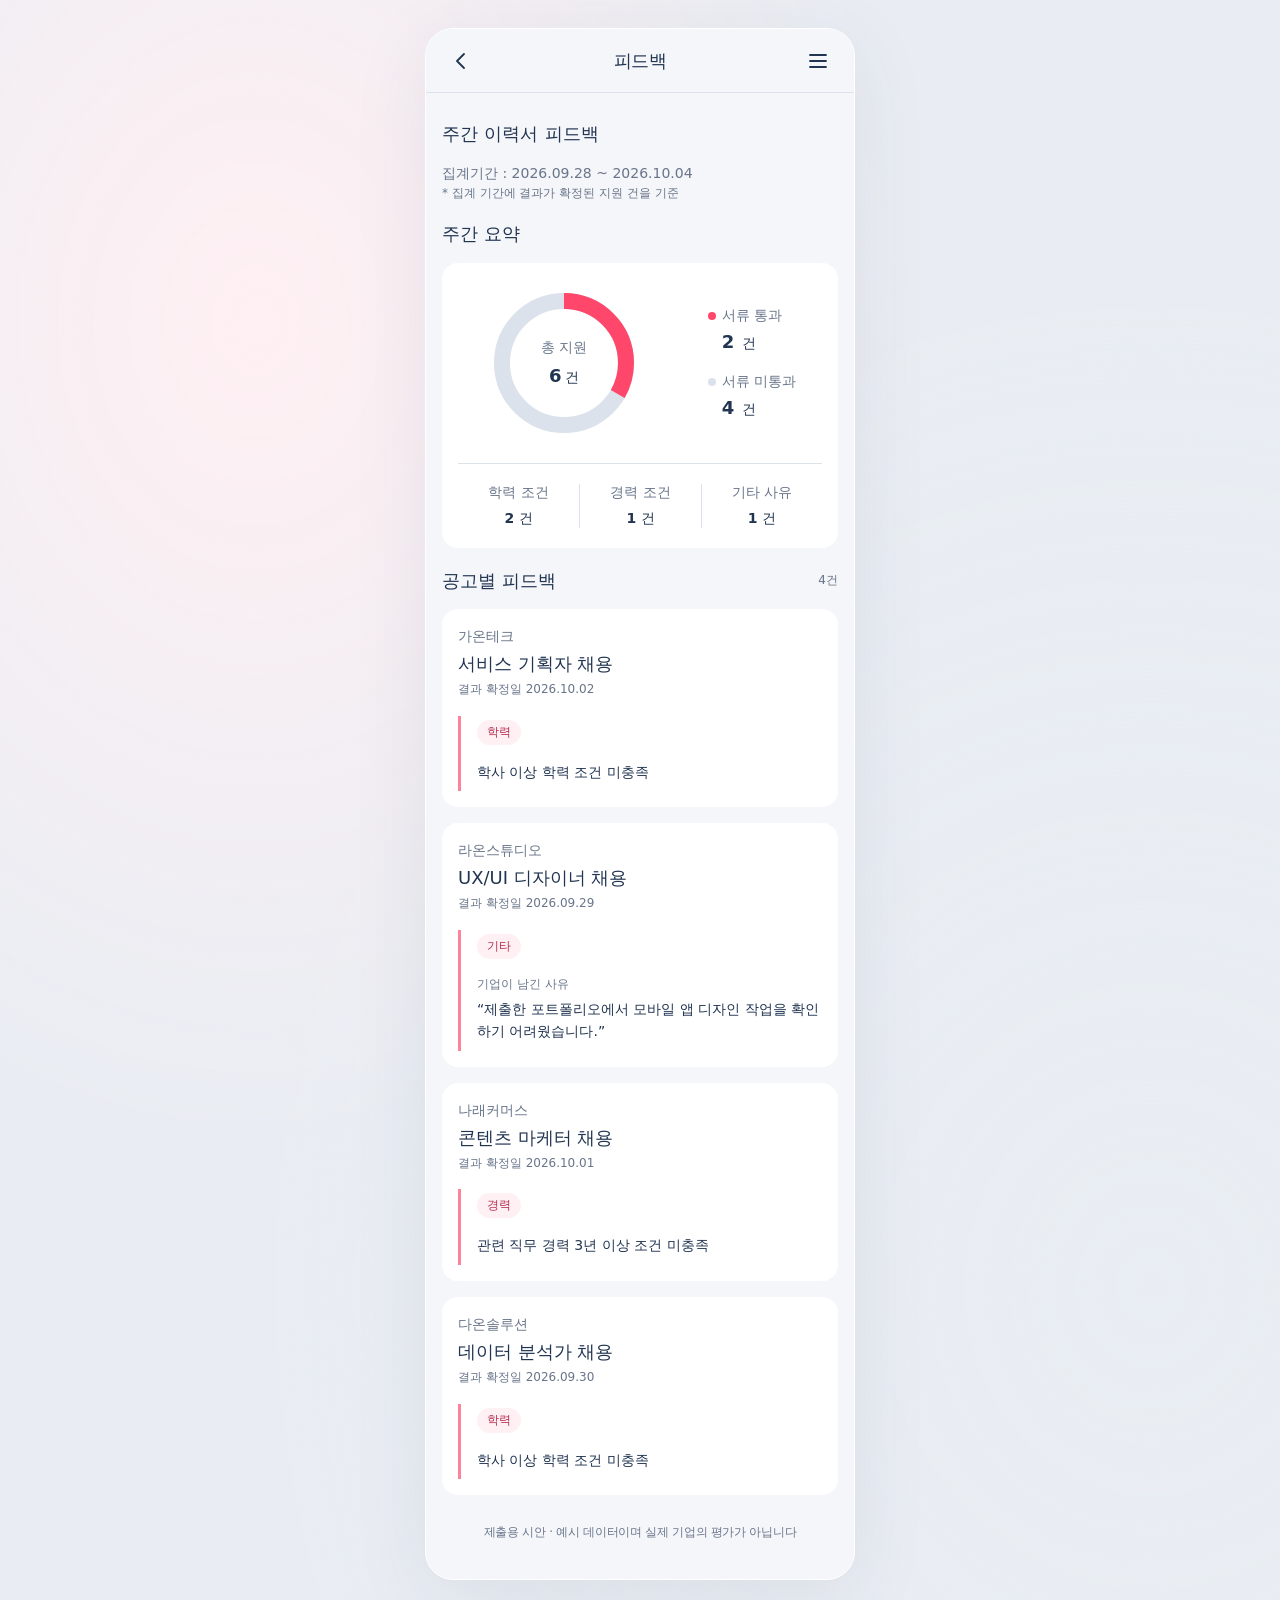
==== prototype/html/feedback-report.html @ 38c44a37 "feat: add weekly feedback reports and refine responsive UI" ====
<!doctype html>
<html lang="ko">
    <head>
        <meta charset="utf-8" />
        <meta name="viewport" content="width=device-width, initial-scale=1, viewport-fit=cover" />
        <meta name="theme-color" content="#f5f6fa" />
        <title>주간 이력서 피드백 · 잡아24</title>
        <link rel="stylesheet" href="../css/styles.css" />
        <link rel="stylesheet" href="../css/feedback.css" />

        <script src="../js/feedback-report.js" defer></script>
    </head>
    <body>
        <svg class="svg-defs" xmlns="http://www.w3.org/2000/svg" aria-hidden="true">
            <defs>
                <symbol id="i-back" viewBox="0 0 24 24"><path d="m14 5-7 7 7 7" /></symbol>
                <symbol id="i-arrow" viewBox="0 0 24 24"><path d="m5 15 7-7 7 7" /></symbol>
                <symbol id="i-money" viewBox="0 0 24 24">
                    <rect x="4" y="5" width="17" height="12" rx="2" />
                    <path d="M17 21H2V9" />
                    <circle cx="12.5" cy="11" r="3" />
                </symbol>
                <symbol id="i-pin" viewBox="0 0 24 24">
                    <path d="M19 10c0 5-7 11-7 11S5 15 5 10a7 7 0 1 1 14 0Z" />
                    <circle cx="12" cy="10" r="2" />
                </symbol>
                <symbol id="i-clock" viewBox="0 0 24 24">
                    <circle cx="12" cy="12" r="9" />
                    <path d="M12 6v6l4 3" />
                </symbol>
                <symbol id="i-bag" viewBox="0 0 24 24">
                    <rect x="3" y="7" width="18" height="14" rx="2" />
                    <path d="M8 7V3h8v4" />
                </symbol>
                <symbol id="i-compass" viewBox="0 0 24 24">
                    <circle cx="12" cy="12" r="9" />
                    <path d="m16 8-2 6-6 2 2-6Z" />
                </symbol>
                <symbol id="i-heart" viewBox="0 0 24 24">
                    <path d="M20 5c-3-3-7-1-8 1-1-2-5-4-8-1-5 5 2 11 8 15 6-4 13-10 8-15Z" />
                </symbol>
                <symbol id="i-chat" viewBox="0 0 24 24">
                    <path d="M21 11a9 9 0 0 1-9 9H4l-2 2V11a9.5 9.5 0 0 1 19 0Z" />
                    <path d="M7 8h9M7 12h6" />
                </symbol>
                <symbol id="i-check" viewBox="0 0 24 24"><path d="m5 12 5 5L20 7" /></symbol>
            </defs>
        </svg>
        <div class="app-shell">
            <header class="header">
                <a class="report-back icon-button" href="feedback.html" aria-label="피드백 목록으로"
                    ><svg><use href="#i-back" /></svg
                ></a>
                <h1>피드백</h1>
                <button
                    id="menu-button"
                    class="icon-button menu-button"
                    aria-label="메뉴 열기"
                    aria-expanded="false"
                    aria-controls="menu-dialog"
                >
                    <svg viewBox="0 0 24 24" aria-hidden="true">
                        <path d="M4 6h16M4 12h16M4 18h16" />
                    </svg>
                </button>
            </header>
            <main class="weekly-main">
                <section class="weekly-heading">
                    <h2>주간 이력서 피드백</h2>
                    <p id="report-period"></p>
                    <p class="weekly-caption">* 집계 기간에 결과가 확정된 지원 건을 기준</p>
                </section>
                <section aria-labelledby="summary-title">
                    <h2 id="summary-title">주간 요약</h2>
                    <div class="weekly-summary">
                        <div class="summary-chart-row">
                            <div class="donut-wrap">
                                <svg
                                    class="report-donut"
                                    viewBox="0 0 160 160"
                                    role="img"
                                    aria-labelledby="chart-title"
                                >
                                    <title id="chart-title">
                                        총 지원 6건 중 서류 통과 2건, 미통과 4건
                                    </title>
                                    <circle class="donut-track" cx="80" cy="80" r="62" />
                                    <circle
                                        class="donut-value"
                                        cx="80"
                                        cy="80"
                                        r="62"
                                        pathLength="100"
                                    />
                                </svg>
                                <div class="donut-center" aria-hidden="true">
                                    <span>총 지원</span>
                                    <div><strong id="total-count">6</strong>건</div>
                                </div>
                            </div>
                            <dl class="chart-legend">
                                <div>
                                    <dt><span class="legend-dot passed"></span>서류 통과</dt>
                                    <dd><strong>2</strong> 건</dd>
                                </div>
                                <div>
                                    <dt><span class="legend-dot"></span>서류 미통과</dt>
                                    <dd><strong>4</strong> 건</dd>
                                </div>
                            </dl>
                        </div>
                        <dl class="reason-summary">
                            <div>
                                <dt>학력 조건</dt>
                                <dd><strong>2</strong> 건</dd>
                            </div>
                            <div>
                                <dt>경력 조건</dt>
                                <dd><strong>1</strong> 건</dd>
                            </div>
                            <div>
                                <dt>기타 사유</dt>
                                <dd><strong>1</strong> 건</dd>
                            </div>
                        </dl>
                    </div>
                </section>
                <section aria-labelledby="detail-title">
                    <div class="weekly-section-heading">
                        <h2 id="detail-title">공고별 피드백</h2>
                        <span>4건</span>
                    </div>
                    <div class="weekly-cards" id="weekly-cards"></div>
                </section>
                <p class="demo-note">제출용 시안 · 예시 데이터이며 실제 기업의 평가가 아닙니다</p>
            </main>
        </div>
        <dialog id="menu-dialog" class="menu-dialog" aria-labelledby="menu-title">
            <aside class="side-panel">
                <div class="side-panel-heading">
                    <h2 id="menu-title">메뉴</h2>
                    <button id="close-menu" class="icon-button" aria-label="메뉴 닫기">×</button>
                </div>
                <nav class="side-nav" aria-label="주 메뉴">
                    <button id="nav-explore">
                        <svg><use href="#i-compass" /></svg><span>일자리 탐색</span></button
                    ><button id="nav-matches">
                        <span class="nav-icon"
                            ><svg><use href="#i-heart" /></svg
                            ><span class="nav-badge" id="applied-count" hidden>0</span></span
                        ><span>나의 매칭</span></button
                    ><button class="active" aria-current="page" id="nav-feedback">
                        <svg><use href="#i-chat" /></svg><span>피드백</span>
                    </button>
                </nav>
            </aside>
        </dialog>
        <div class="toast" id="toast" role="status" aria-live="polite"></div>
    </body>
</html>
---- prototype/css/styles.css ----
/* 메인 스타일: 비슷한 색상을 공통 팔레트로 통합한 버전입니다.
   컬러 통합 전 버전은 프로젝트 루트의 ver1 폴더에 보관합니다. */
:root {
    /* 제목·본문·사진 바탕·토스트: 기존의 여러 진한 남색 통합 */
    --color-navy: #213451;
    /* 주요 버튼·조건 아이콘·선택 표시·안내 점 */
    --color-brand: #ff466b;
    /* 주요 버튼 호버·선택/필수 글자·강조 보조 문구 */
    --color-brand-strong: #b72f51;
    /* 선택 배경·성공 아이콘·성공/데스크톱 그라데이션 */
    --color-brand-soft: #fff0f3;
    /* 선택 및 호버 상태 테두리 */
    --color-brand-border: #ff829c;
    /* 카드·사이드바·그립 바탕, 강조 버튼 글자 */
    --color-white: #ffffff;
    /* 앱·헤더·태그·입력·뒤쪽 카드의 밝은 배경 */
    --color-surface: #f5f6fa;
    /* 배지·손잡이·보조 버튼·바깥 배경 */
    --color-surface-muted: #e9edf3;
    /* 모든 일반 구분선·테두리·손잡이 호버·사진 위 설명 */
    --color-border: #dce2eb;
    /* 부가 설명·해시태그·메뉴·기능 안내: 회색 글자 통합 */
    --color-text-muted: #68758a;
    /* 비활성 버튼 글자·손잡이 막대 */
    --color-text-disabled: #929bad;
    /* 키보드 포커스 표시 */
    --color-focus: #346cb0;
    /* 투명 배경·그라데이션 끝점·탭 강조 제거 */
    --color-clear: transparent;
    /* 카드·앱·손잡이·사이드바 그림자: 같은 남색의 8% */
    --color-shadow-soft: color-mix(in srgb, var(--color-navy) 8%, var(--color-clear));
    /* 토스트·대화상자·드래그 안내 그림자: 같은 남색의 20% */
    --color-shadow-strong: color-mix(in srgb, var(--color-navy) 20%, var(--color-clear));
    /* 사진 하단 글자 가독성을 위한 남색 90% */
    --color-photo-overlay: color-mix(in srgb, var(--color-navy) 90%, var(--color-clear));
    /* 대화상자와 사이드바 바깥 배경: 검정 불투명도 45% */
    --color-overlay: rgb(0 0 0 / 45%);

    /* 크기 및 타이포그래피 */
    --handle-height: 170px;
    --radius: 22px;
    --font-title: 18px;
    --font-body: 14px;
    --font-caption: 12px;
    --space-inline: 16px;
    font-size: var(--font-body);
    font-family: "Pretendard", "Noto Sans KR", "Malgun Gothic", system-ui, sans-serif;
    color: var(--color-navy);
    font-synthesis: none;
    background: var(--color-surface-muted);
}
html {
    scroll-padding-bottom: calc(env(safe-area-inset-bottom, 0px) + 16px);
}
* {
    box-sizing: border-box;
}
body {
    margin: 0;
}
button,
textarea {
    font: inherit;
}
button {
    cursor: pointer;
    -webkit-tap-highlight-color: var(--color-clear);
}
button {
    color: inherit;
}
button:disabled {
    cursor: not-allowed;
}
button:focus-visible,
textarea:focus-visible,
[tabindex]:focus-visible {
    outline: 3px solid var(--color-focus);
    outline-offset: 4px;
}
button {
    border: 0;
    background: none;
}
svg {
    width: 24px;
    height: 24px;
    fill: none;
    stroke: currentColor;
    stroke-width: 1.8;
    stroke-linecap: round;
    stroke-linejoin: round;
    flex-shrink: 0;
}
[hidden] {
    display: none !important;
}
.svg-defs {
    position: absolute;
    width: 0;
    height: 0;
    overflow: hidden;
}
.sr-only {
    position: absolute;
    width: 1px;
    height: 1px;
    padding: 0;
    margin: -1px;
    overflow: hidden;
    clip: rect(0, 0, 0, 0);
    white-space: nowrap;
    border: 0;
}
.app-shell {
    padding-bottom: env(safe-area-inset-bottom, 0px);
    max-width: 430px;
    margin: 0 auto;
    background: var(--color-surface);
    min-height: 100svh;
    display: flex;
    flex-direction: column;
    overflow: clip;
    box-shadow: 0 16px 80px var(--color-shadow-soft);
}
.header {
    position: sticky;
    top: 0;
    z-index: 20;
    background: var(--color-surface);
    transition: transform 0.2s ease;
    height: 64px;
    padding: env(safe-area-inset-top, 0px) var(--space-inline) 0;
    display: grid;
    grid-template-columns: 1fr auto 1fr;
    align-items: center;
    border-bottom: 1px solid var(--color-border);
    flex-shrink: 0;
}
.header.header-hidden {
    transform: translateY(-110%);
    pointer-events: none;
}
.header:focus-within {
    transform: translateY(0);
}
.header h1 {
    grid-column: 2;
    font-size: var(--font-title);
    letter-spacing: -0.6px;
    margin: 0;
    font-weight: 750;
}
.header-brand {
    display: flex;
    align-items: center;
    gap: 6px;
    white-space: nowrap;
}
.header-logo {
    display: block;
    width: 32px;
    height: 32px;
    object-fit: contain;
    flex-shrink: 0;
}
.icon-button {
    width: 40px;
    height: 40px;
    display: grid;
    place-items: center;
    border-radius: 50%;
    font-size: 28px;
}
.icon-button:hover {
    background: var(--color-surface-muted);
}
.header .menu-button {
    grid-column: 3;
    justify-self: end;
}
.remaining {
    white-space: nowrap;
    font-size: var(--font-caption);
    font-weight: 650;
    color: var(--color-text-muted);
    padding: 7px 8px;
    background: var(--color-surface-muted);
    border-radius: 20px;
    flex-shrink: 0;
}
main {
    flex: 1;
    padding: 0 var(--space-inline);
    display: flex;
    flex-direction: column;
}
.intro {
    display: flex;
    justify-content: space-between;
    align-items: center;
    padding: 22px 0 27px;
}
.eyebrow {
    font-size: var(--font-caption);
    letter-spacing: 1.65px;
    font-weight: 750;
    color: var(--color-text-muted);
}
.intro p {
    font-size: var(--font-title);
    font-weight: 650;
    letter-spacing: -0.55px;
    margin: 6px 0 0;
}
.help-button {
    height: 28px;
    width: 28px;
    border: 1px solid var(--color-border);
    border-radius: 50%;
    color: var(--color-text-muted);
    font-weight: 650;
    font-size: var(--font-body);
}
.card-stage {
    position: relative;
    perspective: 1400px;
}
.stack {
    position: absolute;
    border: 1px solid var(--color-border);
    border-radius: var(--radius);
    height: calc(100% - var(--handle-height));
    background: var(--color-surface-muted);
    top: -9px;
    left: 9px;
    right: 9px;
}
.stack-two {
    top: -17px;
    left: 20px;
    right: 20px;
    background: var(--color-surface);
}
.stack-one {
    background: var(--color-surface);
}
.card-motion {
    position: relative;
    z-index: 2;
    transform: translateY(var(--drag-y, 0px));
    transition:
        transform 0.34s cubic-bezier(0.2, 0.8, 0.2, 1),
        opacity 0.28s ease;
    will-change: transform;
}
.card-motion.dragging {
    transition: none;
    user-select: none;
}
.card-motion.leaving-down {
    transform: translateY(130px) rotate(3deg);
    opacity: 0;
    pointer-events: none;
}
.card-motion.leaving-up {
    transform: translateY(-80px);
    opacity: 0;
    pointer-events: none;
}
.card-motion.entering {
    animation: card-enter 0.35s ease both;
}
.card {
    position: relative;
    transform-style: preserve-3d;
    transition: transform 0.58s cubic-bezier(0.2, 0.7, 0.2, 1);
}
.card[data-face="back"] {
    transform: rotateX(-180deg);
}
.card[data-face="applied"] {
    transform: rotateX(180deg);
}
.card-face {
    position: absolute;
    inset: 0;
    border-radius: var(--radius);
    background: var(--color-white);
    backface-visibility: hidden;
    -webkit-backface-visibility: hidden;
    box-shadow:
        0 6px 18px var(--color-shadow-soft),
        0 2px 5px var(--color-shadow-soft);
    overflow: hidden;
}
.card-front {
    touch-action: pan-x;
}
.card.details-open .card-front {
    touch-action: pan-y;
}
.job-details {
    overflow: hidden;
}
.details-content {
    margin-top: 20px;
    padding-top: 24px;
    border-top: 1px solid var(--color-border);
}
.details-content h3 {
    margin: 8px 0 26px;
    font-size: var(--font-title);
    letter-spacing: -0.6px;
}
.detail-block {
    margin-bottom: 26px;
}
.detail-block h4 {
    margin: 0 0 12px;
    font-size: var(--font-title);
    letter-spacing: -0.3px;
}
.detail-block p {
    margin: 0;
    color: var(--color-text-muted);
    font-size: var(--font-body);
    line-height: 1.85;
    overflow-wrap: anywhere;
}
.detail-facts {
    margin: 0;
    padding: 4px var(--space-inline);
    border-radius: 12px;
    background: var(--color-surface);
    font-size: var(--font-body);
    line-height: 1.7;
}
.detail-facts > div {
    display: grid;
    grid-template-columns: 60px minmax(0, 1fr);
    gap: 10px;
    padding: 12px 0;
}
.detail-facts > div + div {
    border-top: 1px solid var(--color-border);
}
.detail-facts dt {
    color: var(--color-text-muted);
}
.detail-facts dd {
    margin: 0;
    overflow-wrap: anywhere;
}
.details-toggle {
    width: 100%;
    margin: 0 0 4px;
}
/* 선 바깥에는 획 두께만큼만 여백을 두고 글자 중심에 맞춥니다. */
.details-toggle svg {
    width: 14px;
    height: 8px;
    stroke-width: 1.8;
    transform: translateY(1px);
    margin-left: 0;
    transition: transform 0.2s ease;
}
.details-toggle[aria-expanded="true"] svg {
    transform: translateY(1px) rotate(180deg);
}
.company-photo {
    height: 125px;
    position: relative;
    background: var(--color-navy);
    overflow: hidden;
}
.company-photo img {
    width: 100%;
    height: 100%;
    object-fit: cover;
    object-position: center 46%;
    pointer-events: none;
}
.photo-shade {
    position: absolute;
    inset: 0;
    background: linear-gradient(var(--color-clear), var(--color-photo-overlay));
}
.company-info {
    position: absolute;
    bottom: 15px;
    left: var(--space-inline);
    right: var(--space-inline);
    display: flex;
    align-items: center;
    justify-content: space-between;
    gap: 8px;
    color: var(--color-white);
}
.company-info h2 {
    font-size: var(--font-title);
    margin: 0 0 3px;
    letter-spacing: -0.6px;
}
.company-info p {
    font-size: var(--font-caption);
    margin: 0;
    color: var(--color-border);
}
.company-info > span {
    font-size: var(--font-caption);
    font-weight: 750;
    background: var(--color-surface);
    color: var(--color-navy);
    white-space: nowrap;
    padding: 7px 9px;
    border-radius: 20px;
}
.job-body {
    padding: 16px var(--space-inline);
}
.job-body h2 {
    font-size: var(--font-title);
    line-height: 1.4;
    letter-spacing: -0.8px;
    margin: 0 0 16px;
    font-weight: 800;
    min-height: 27px;
}
.conditions {
    display: grid;
    gap: 10px;
    margin: 0 0 15px;
}
.conditions > div {
    display: flex;
    align-items: center;
    gap: 10px;
}
.conditions dt {
    display: flex;
    color: var(--color-brand);
}
.conditions svg {
    width: 19px;
    height: 19px;
    stroke-width: 1.9;
}
.conditions dd {
    margin: 0;
    font-size: var(--font-body);
    line-height: 1.4;
    color: var(--color-navy);
    letter-spacing: -0.25px;
}
.tags {
    display: flex;
    gap: 5px;
    flex-wrap: wrap;
}
.tag {
    background: var(--color-surface);
    color: var(--color-text-muted);
    border-radius: 8px;
    font-size: var(--font-caption);
    padding: 6px 8px;
    white-space: nowrap;
}
.detail-button {
    display: flex;
    align-items: center;
    justify-content: center;
    gap: 8px;
    line-height: 20px;
    margin-top: 16px;
}
.handle {
    width: 128px;
    height: var(--handle-height);
    margin: 0 auto;
    position: relative;
    border-radius: 0 0 34px 34px;
    overflow: visible;
    box-shadow: 0 5px 9px var(--color-shadow-soft);
    background: var(--color-surface-muted);
    transition: opacity 0.2s;
}
.push-button,
.pull-button {
    width: 100%;
    height: 85px;
    display: flex;
    flex-direction: column;
    align-items: center;
    justify-content: center;
    gap: 3px;
    font-size: var(--font-body);
    font-weight: 750;
    letter-spacing: -0.3px;
}
.push-button {
    padding: 10px 0 13px;
    background: var(--color-surface-muted);
}
.push-button svg,
.pull-button svg {
    width: 32px;
    height: 32px;
    stroke-width: 3.3;
}
.pull-button {
    padding: 12px 0 10px;
    border-radius: 0 0 34px 34px;
    background: var(--color-brand);
    color: var(--color-white);
}
.pull-button svg {
    transform: rotate(180deg);
}
.push-button:hover {
    background: var(--color-border);
}
.pull-button:hover {
    background: var(--color-brand-strong);
}
.grip {
    position: absolute;
    z-index: 3;
    top: 73px;
    left: 24px;
    width: 80px;
    height: 25px;
    display: grid;
    place-items: center;
    border-radius: 22px;
    background: var(--color-white);
    box-shadow: 0 2px 7px var(--color-shadow-soft);
    touch-action: none;
    cursor: grab;
}
.grip:active {
    cursor: grabbing;
}
.grip span {
    height: 4px;
    width: 22px;
    background: var(--color-text-disabled);
    border-radius: 5px;
}
.handle.feedback-open {
    opacity: 0.25;
    pointer-events: none;
}
.handle.handle-hint {
    animation: handle-nudge 0.55s ease-in-out 2;
}
@keyframes handle-nudge {
    0%,
    70%,
    100% {
        transform: translateY(0);
    }
    35% {
        transform: translateY(8px);
    }
}
.gesture-hint {
    text-align: center;
    color: var(--color-text-muted);
    font-size: var(--font-caption);
    line-height: 1.9;
    margin: 15px 0 18px;
    letter-spacing: -0.2px;
}
.gesture-hint strong {
    color: var(--color-navy);
    font-weight: 700;
}
.gesture-hint span {
    font-size: var(--font-caption);
    color: var(--color-text-muted);
}
.gesture-indicator {
    position: absolute;
    left: 50%;
    top: 44%;
    transform: translate(-50%, -50%);
    z-index: 5;
    border-radius: 30px;
    padding: 12px var(--space-inline);
    background: var(--color-navy);
    box-shadow: 0 4px 20px var(--color-shadow-strong);
    color: var(--color-white);
    font-size: var(--font-body);
    font-weight: 700;
    white-space: nowrap;
    opacity: 0;
    pointer-events: none;
    transition: opacity 0.15s;
}
.gesture-indicator.visible {
    opacity: 1;
}
.gesture-indicator.apply {
    background: var(--color-brand);
}
.card-back {
    transform: rotateX(180deg);
    padding: 23px var(--space-inline);
    overflow-y: auto;
}
.feedback-top {
    display: flex;
    align-items: center;
    justify-content: space-between;
    margin-bottom: 13px;
}
.feedback-top .eyebrow {
    color: var(--color-brand-strong);
}
.required-label {
    font-size: var(--font-caption);
    padding: 4px 8px;
    background: var(--color-brand-soft);
    color: var(--color-brand-strong);
    border-radius: 6px;
}
.card-back h2 {
    font-size: var(--font-title);
    letter-spacing: -0.8px;
    margin: 0 0 7px;
}
.feedback-description {
    font-size: var(--font-caption);
    line-height: 1.6;
    color: var(--color-text-muted);
    margin: 0 0 18px;
}
fieldset {
    border: 0;
    padding: 0;
    margin: 0;
}
.reason-grid {
    display: grid;
    grid-template-columns: 1fr 1fr;
    gap: 8px;
}
.reason {
    display: flex;
    align-items: center;
    gap: 8px;
    min-height: 43px;
    border: 1px solid var(--color-border);
    border-radius: 10px;
    font-size: var(--font-body);
    text-align: left;
    padding: 9px var(--space-inline);
    background: var(--color-surface);
    transition:
        background 0.15s,
        border-color 0.15s;
}
.reason svg {
    width: 18px;
    height: 18px;
    color: var(--color-text-muted);
}
.reason-check {
    margin-left: auto;
    color: var(--color-brand);
    visibility: hidden;
}
.reason[aria-pressed="true"] {
    background: var(--color-brand-soft);
    border-color: var(--color-brand-border);
    color: var(--color-brand-strong);
    font-weight: 700;
}
.reason[aria-pressed="true"] svg {
    color: var(--color-brand);
}
.reason[aria-pressed="true"] .reason-check {
    visibility: visible;
}
.reason:hover {
    border-color: var(--color-brand-border);
}
.reason-other {
    grid-column: 1/-1;
}
.other-icon {
    font-size: var(--font-title);
    line-height: 18px;
    width: 18px;
    text-align: center;
}
.selection-hint {
    font-size: var(--font-caption);
    color: var(--color-text-muted);
    margin: 13px 0 11px;
    min-height: 15px;
}
.feedback-actions {
    display: flex;
    gap: 8px;
}
.primary-button,
.secondary-button {
    padding: 13px var(--space-inline);
    border-radius: 11px;
    font-size: var(--font-body);
    font-weight: 750;
    min-height: 43px;
}
.primary-button {
    background: var(--color-brand);
    color: var(--color-white);
}
.primary-button:hover:not(:disabled) {
    background: var(--color-brand-strong);
}
.primary-button:disabled {
    background: var(--color-surface-muted);
    color: var(--color-text-disabled);
}
.secondary-button {
    background: var(--color-surface-muted);
    color: var(--color-text-muted);
    white-space: nowrap;
}
.feedback-actions .primary-button {
    flex: 1;
}
.other-field {
    margin: 12px 0 0;
}
.other-field label {
    display: block;
    font-size: var(--font-body);
    font-weight: 650;
    margin-bottom: 6px;
}
.other-field label span {
    color: var(--color-brand);
    font-size: var(--font-caption);
}
textarea {
    width: 100%;
    resize: vertical;
    border: 1px solid var(--color-border);
    border-radius: 8px;
    padding: 9px var(--space-inline);
    font-size: var(--font-body);
    line-height: 1.5;
    color: var(--color-navy);
    background: var(--color-surface);
    min-height: 58px;
    max-height: 120px;
}
.card-back:has(.other-field:not([hidden])) .feedback-description {
    margin-bottom: 12px;
}
.demo-note {
    font-size: var(--font-caption);
    line-height: 1.6;
    letter-spacing: -0.3px;
    color: var(--color-text-muted);
    text-align: center;
    margin: auto 0 13px;
    padding-top: 8px;
}
.demo-note > span {
    display: inline-block;
    width: 5px;
    height: 5px;
    background: var(--color-brand);
    border-radius: 50%;
    margin: 0 5px 1px 0;
}
.explore-tools {
    display: flex;
    align-items: center;
    gap: 8px;
    flex-shrink: 0;
}
.intro {
    gap: 10px;
}
.side-nav {
    display: flex;
    flex-direction: column;
    gap: 8px;
    padding: 8px var(--space-inline);
}
.side-nav button {
    display: flex;
    align-items: center;
    gap: 14px;
    min-height: 54px;
    padding: 14px var(--space-inline);
    border-radius: 12px;
    text-align: left;
    font-size: var(--font-body);
    color: var(--color-text-muted);
}
.side-nav button:hover {
    background: var(--color-surface);
}
.side-nav button.active {
    color: var(--color-brand);
    background: var(--color-brand-soft);
    font-weight: 700;
}
.nav-icon {
    position: relative;
    display: flex;
}
.nav-badge {
    position: absolute;
    top: -4px;
    right: -10px;
    background: var(--color-brand);
    color: var(--color-white);
    font-size: var(--font-caption);
    min-width: 20px;
    height: 20px;
    border-radius: 50%;
    display: grid;
    place-items: center;
    border: 2px solid var(--color-white);
}
.toast {
    position: fixed;
    bottom: max(96px, env(safe-area-inset-bottom));
    left: 50%;
    transform: translate(-50%, 12px);
    background: var(--color-navy);
    color: var(--color-white);
    border-radius: 14px;
    box-shadow: 0 6px 20px var(--color-shadow-strong);
    padding: 15px var(--space-inline);
    font-size: var(--font-body);
    font-weight: 650;
    white-space: nowrap;
    z-index: 30;
    opacity: 0;
    pointer-events: none;
    transition:
        transform 0.2s,
        opacity 0.2s;
}
.toast.visible {
    opacity: 1;
    transform: translate(-50%, 0);
}
.complete {
    text-align: center;
    padding: 80px 0 90px;
}
.complete-icon {
    width: 76px;
    height: 76px;
    border-radius: 50%;
    background: var(--color-brand-soft);
    color: var(--color-brand);
    display: grid;
    place-items: center;
    margin: 0 auto 30px;
}
.complete-icon svg {
    width: 35px;
    height: 35px;
}
.complete h2 {
    font-size: var(--font-title);
    letter-spacing: -1px;
    margin: 12px 0;
}
.complete p {
    font-size: var(--font-body);
    color: var(--color-text-muted);
}
.completion-summary {
    display: flex;
    justify-content: center;
    gap: 35px;
    margin: 32px 0;
}
.completion-summary div {
    font-size: var(--font-caption);
    color: var(--color-text-muted);
}
.completion-summary strong {
    font-size: 30px;
    display: block;
    color: var(--color-navy);
    margin-bottom: 6px;
}
.complete .primary-button {
    width: 100%;
    max-width: 260px;
}
dialog {
    width: calc(100% - var(--space-inline) * 2);
    max-width: 398px;
    border: 0;
    border-radius: 22px;
    padding: 23px var(--space-inline);
    color: var(--color-navy);
    box-shadow: 0 24px 80px var(--color-shadow-strong);
    max-height: 85svh;
}
dialog::backdrop {
    background: var(--color-overlay);
    backdrop-filter: blur(4px);
}
.dialog-header {
    display: flex;
    align-items: center;
    justify-content: space-between;
    gap: 8px;
    margin-bottom: 12px;
}
.dialog-header h2 {
    font-size: var(--font-title);
    margin: 0;
    letter-spacing: -0.6px;
}
.dialog-header .icon-button {
    flex-shrink: 0;
    margin-right: 0;
}
#dialog-content {
    font-size: var(--font-body);
    line-height: 1.8;
    color: var(--color-text-muted);
}
#dialog-content h3 {
    font-size: var(--font-title);
    line-height: 1.5;
    color: var(--color-navy);
    margin: 12px 0;
}
#dialog-content p {
    margin: 9px 0 18px;
}
#dialog-content ul {
    padding-left: 20px;
}
#dialog-content li {
    margin: 8px 0;
}
.dialog-list {
    padding: 14px 0;
    border-bottom: 1px solid var(--color-border);
}
.dialog-list strong {
    display: block;
    color: var(--color-navy);
    font-size: var(--font-body);
}
.dialog-list span {
    display: block;
    font-size: var(--font-caption);
}
#dialog-done {
    width: 100%;
    margin-top: 22px;
}
.dialog-note {
    font-size: var(--font-caption);
    color: var(--color-text-muted);
}
.card-motion {
    perspective: 1400px;
}
@keyframes card-enter {
    from {
        opacity: 0.15;
        transform: translateY(12px);
    }
    to {
        opacity: 1;
        transform: translateY(0);
    }
}
@media (min-width: 700px) {
    body {
        padding: 28px 0;
        background:
            radial-gradient(ellipse at 20% 20%, var(--color-brand-soft), var(--color-clear) 45%),
            radial-gradient(ellipse at 90% 80%, var(--color-surface-muted), var(--color-clear) 55%),
            var(--color-surface-muted);
    }
    .app-shell {
        min-height: 844px;
        border: 1px solid var(--color-white);
        border-radius: 28px;
    }
    .intro {
        padding-top: 24px;
    }
    .card-stage {
        margin-top: 3px;
    }
}
@media (max-width: 365px) {
    .intro {
        flex-wrap: wrap;
    }
    .explore-tools {
        margin-left: auto;
    }
    .reason-grid {
        grid-template-columns: 1fr;
    }
}
@media (prefers-reduced-motion: reduce) {
    *,
    *::before,
    *::after {
        animation: none !important;
        transition: none !important;
        scroll-behavior: auto !important;
    }
}
.card-success {
    transform: rotateX(180deg);
    display: flex;
    flex-direction: column;
    align-items: center;
    justify-content: center;
    padding: 28px var(--space-inline);
    text-align: center;
    background:
        radial-gradient(ellipse at 50% 15%, var(--color-brand-soft), var(--color-clear) 70%),
        var(--color-white);
}
.success-mark {
    display: grid;
    place-items: center;
    width: 68px;
    height: 68px;
    margin-bottom: 23px;
    border-radius: 50%;
    color: var(--color-brand);
    background: var(--color-brand-soft);
}
.success-mark svg {
    width: 31px;
    height: 31px;
    fill: var(--color-brand-soft);
}
.card-success .eyebrow {
    color: var(--color-brand-strong);
}
.card-success h2 {
    font-size: var(--font-title);
    letter-spacing: -1px;
    margin: 12px 0 8px;
}
.card-success p {
    color: var(--color-text-muted);
    font-size: var(--font-body);
    line-height: 1.7;
    margin: 0 0 23px;
}
.card-success .primary-button {
    min-width: 180px;
}
.success-next {
    margin-top: 11px;
    font-size: var(--font-caption);
    color: var(--color-text-muted);
}

/* Only the visible face sets the height; inactive faces overlay it for the flip. */
.card[data-face="front"] > .card-front,
.card[data-face="back"] > .card-back,
.card[data-face="applied"] > .card-success {
    position: relative;
    inset: auto;
}

/* Native modal provides focus containment and keeps the page beneath inert. */
dialog.menu-dialog {
    position: fixed;
    inset: 0 auto 0 50%;
    transform: translateX(-50%);
    width: min(100%, 430px);
    height: 100dvh;
    max-width: none;
    max-height: none;
    margin: 0;
    padding: 0;
    border: 0;
    border-radius: 0;
    background: var(--color-clear);
    box-shadow: none;
    /* Prevent autofocus from scrolling the off-screen panel during its slide. */
    overflow: clip;
}
.side-panel {
    width: 66.666667%;
    height: 100%;
    margin-left: auto;
    padding: env(safe-area-inset-top, 0px) 0 env(safe-area-inset-bottom, 0px);
    background: var(--color-white);
    box-shadow: -8px 0 30px var(--color-shadow-soft);
    overflow-y: auto;
}
.menu-dialog[open] .side-panel {
    animation: menu-enter 0.22s ease-out;
}
.side-panel-heading {
    display: flex;
    justify-content: space-between;
    align-items: center;
    padding: 22px var(--space-inline) 20px;
}
.side-panel-heading h2 {
    margin: 0;
    font-size: var(--font-title);
}
@keyframes menu-enter {
    from {
        transform: translateX(100%);
    }
    to {
        transform: translateX(0);
    }
}

/* 나의 매칭: 탐색 페이지와 같은 팔레트·폰트·16px 여백을 사용합니다. */
.matching-main {
    padding-top: 16px;
    gap: 16px;
}
.match-notice {
    display: flex;
    align-items: center;
    gap: 16px;
    padding: 12px var(--space-inline);
    width: 100%;
    border-radius: 14px;
    background: var(--color-brand-soft);
    text-align: left;
}
.match-notice img {
    object-fit: contain;
    flex-shrink: 0;
}
.match-notice .notice-chevron {
    width: 10px;
    height: 18px;
    stroke-width: 1.8;
    color: var(--color-text-muted);
}
.match-notice > span:first-of-type {
    flex: 1;
}
.match-notice strong {
    display: block;
    font-size: var(--font-body);
    color: var(--color-brand-strong);
}
.match-notice span span {
    display: block;
    margin-top: 4px;
    font-size: var(--font-caption);
    color: var(--color-text-muted);
}
.match-toolbar {
    display: flex;
    align-items: center;
    justify-content: space-between;
    gap: 8px;
    font-size: var(--font-body);
}
.match-sort {
    font-size: var(--font-body);
}
.match-sort select {
    font: inherit;
    font-size: var(--font-body);
    color: var(--color-text-muted);
    background: var(--color-clear);
    border: 0;
    padding: 8px 0;
}
.match-sort select:focus-visible {
    outline: 3px solid var(--color-focus);
    outline-offset: 2px;
}
.match-filters {
    display: flex;
    gap: 6px;
    min-width: 0;
    max-width: 100%;
    overflow-x: auto;
    overscroll-behavior-x: contain;
    scrollbar-width: thin;
    padding: 4px;
    margin: -4px;
}
.match-filters button {
    flex: 0 0 auto;
    padding: 10px 16px;
    border-radius: 24px;
    background: var(--color-surface-muted);
    font-size: var(--font-body);
    font-weight: 700;
    white-space: nowrap;
}
.match-filters button[aria-pressed="true"] {
    background: var(--color-brand);
    color: var(--color-white);
}
.match-list {
    display: grid;
    gap: 16px;
}
.match-card {
    border-radius: 16px;
    padding: 16px var(--space-inline);
    background: var(--color-white);
}
.match-card-top {
    display: flex;
    justify-content: space-between;
    align-items: center;
    gap: 8px;
    margin-bottom: 8px;
}
.match-badges {
    display: flex;
    flex-wrap: wrap;
    gap: 6px;
}
.match-badge {
    padding: 4px 10px;
    border-radius: 16px;
    background: var(--color-brand-soft);
    color: var(--color-brand-strong);
    font-size: var(--font-caption);
    font-weight: 650;
}
.match-new,
.match-neutral {
    background: var(--color-surface-muted);
    color: var(--color-text-muted);
}
.match-new {
    color: var(--color-focus);
}
.match-deadline {
    flex-shrink: 0;
    font-size: var(--font-caption);
    color: var(--color-brand-strong);
    font-weight: 650;
}
.match-company {
    margin: 0 0 4px;
    font-size: var(--font-caption);
    color: var(--color-text-muted);
}
.match-card h2 {
    margin: 0;
    font-size: var(--font-title);
    line-height: 1.4;
    letter-spacing: -0.6px;
}
.match-personal {
    font-size: var(--font-caption);
    color: var(--color-text-muted);
    margin: 6px 0;
}
.match-steps {
    display: flex;
    list-style: none;
    padding: 0;
    margin: 16px 0 0;
}
.match-steps li {
    position: relative;
    flex: 1;
    min-width: 0;
    display: flex;
    flex-direction: column;
    align-items: center;
    text-align: center;
    font-size: var(--font-caption);
    color: var(--color-text-muted);
}
.match-steps li:not(:last-child)::after {
    content: "";
    position: absolute;
    top: 9px;
    left: calc(50% + 14px);
    right: calc(-50% + 14px);
    height: 2px;
    background: var(--color-border);
}
.match-steps li.is-done:has(+ .is-done)::after,
.match-steps li.is-done:has(+ .is-current)::after {
    background: var(--color-brand);
}
.step-dot {
    width: 20px;
    height: 20px;
    margin-bottom: 6px;
    display: grid;
    place-items: center;
    border-radius: 50%;
    background: var(--color-border);
    color: var(--color-white);
    font-size: var(--font-body);
}
.is-done .step-dot,
.is-current .step-dot {
    background: var(--color-brand);
}
.is-current .step-dot {
    position: relative;
    outline: 4px solid var(--color-brand-soft);
}
/* 현재 진행 단계에만 링을 퍼뜨려 표시하며, 레이아웃 크기는 유지합니다. */
.is-current .step-dot::after {
    content: "";
    position: absolute;
    inset: -4px;
    border: 2px solid var(--color-brand);
    border-radius: inherit;
    pointer-events: none;
    opacity: 0;
    animation: match-step-pulse 2s ease-out infinite;
}
@keyframes match-step-pulse {
    0% {
        transform: scale(0.85);
        opacity: 0;
    }
    15% {
        opacity: 0.45;
    }
    75%,
    100% {
        transform: scale(1.55);
        opacity: 0;
    }
}
.is-done .step-label,
.is-current .step-label {
    color: var(--color-navy);
    font-weight: 650;
}
.step-date {
    min-height: 18px;
    margin-top: 2px;
}
.match-action {
    width: 100%;
    min-height: 36px;
    margin-top: 12px;
    padding: 10px var(--space-inline);
    font-size: var(--font-body);
    font-weight: 700;
    border-radius: 10px;
}
.match-action-accent {
    background: var(--color-brand-soft);
    color: var(--color-brand-strong);
}
.match-empty {
    padding: 40px var(--space-inline);
    text-align: center;
    color: var(--color-text-muted);
}
.matching-main .demo-note {
    margin-top: 8px;
}
---- prototype/css/feedback.css ----
/* 기존 프로토타입의 팔레트와 18/14/12px 타이포그래피를 공유합니다. */
.feedback-main {
    padding-top: 20px;
    padding-bottom: 28px;
    gap: 28px;
}
.coupon-card {
    background: var(--color-white);
    border-radius: 16px;
    padding: 20px var(--space-inline);
}
.coupon-top {
    display: flex;
    align-items: center;
    gap: 6px;
}
.coupon-top h2 {
    font-size: var(--font-body);
    margin: 0;
    font-weight: 700;
}
.coupon-help {
    width: 32px;
    height: 32px;
    display: grid;
    place-items: center;
    border-radius: 50%;
    color: var(--color-text-muted);
}
.coupon-help svg {
    width: 18px;
    height: 18px;
}
.coupon-help:hover {
    background: var(--color-surface);
}
.coupon-balance {
    margin-left: auto;
    display: flex;
    align-items: center;
    gap: 6px;
    color: var(--color-brand-strong);
    font-size: var(--font-title);
}
.coupon-balance svg {
    width: 22px;
    height: 22px;
}
.coupon-message {
    font-size: var(--font-body);
    line-height: 1.7;
    margin: 18px 0 16px;
}
.coupon-message strong {
    color: var(--color-brand-strong);
}
.coupon-progress-row {
    display: flex;
    align-items: center;
    gap: 12px;
}
.coupon-progress {
    display: grid;
    grid-template-columns: repeat(10, 1fr);
    gap: 4px;
    flex: 1;
}
.coupon-progress span {
    height: 8px;
    border-radius: 3px;
    background: var(--color-surface-muted);
}
.coupon-progress span:nth-child(-n + 7) {
    background: var(--color-brand);
}
.coupon-progress-label {
    font-size: var(--font-caption);
    color: var(--color-text-muted);
    font-variant-numeric: tabular-nums;
}
.coupon-progress-label strong {
    color: var(--color-brand-strong);
}
.report-list {
    display: grid;
    gap: 12px;
}
.report-card {
    padding: 16px;
    background: var(--color-white);
    border-radius: 16px;
}
.report-meta {
    display: flex;
    align-items: center;
    justify-content: space-between;
    gap: 8px;
    min-height: 28px;
}
.report-meta h3 {
    min-width: 0;
}
.report-meta .report-read {
    flex-shrink: 0;
}
.report-read {
    font-size: var(--font-caption);
    font-weight: 650;
    color: var(--color-brand-strong);
    background: var(--color-brand-soft);
    border-radius: 20px;
    padding: 5px 10px;
}
.report-read.is-unread {
    color: var(--color-text-muted);
    background: var(--color-surface-muted);
}
.report-card h3 {
    margin: 0;
    font-size: var(--font-title);
    letter-spacing: -0.6px;
    line-height: 1.5;
    font-variant-numeric: tabular-nums;
}
.report-card p {
    margin: 6px 0 16px;
    font-size: var(--font-body);
    color: var(--color-text-muted);
}
.report-action {
    width: 100%;
    min-height: 44px;
    border-radius: 10px;
    font-size: var(--font-body);
    font-weight: 700;
}
.report-action.primary-button {
    background: var(--color-brand-soft);
    color: var(--color-brand-strong);
}
.report-action.primary-button:hover:not(:disabled) {
    background: var(--color-brand-soft);
    box-shadow: inset 0 0 0 1px var(--color-brand-border);
}
.report-action.primary-button:disabled {
    color: var(--color-text-disabled);
    background: var(--color-surface-muted);
}
.report-action.is-unlocked {
    color: var(--color-navy);
    background: var(--color-surface-muted);
}
.feedback-help-copy {
    font-size: var(--font-body);
    color: var(--color-text-muted);
    line-height: 1.8;
}
.feedback-help-copy p {
    margin: 12px 0;
}
.feedback-help-done {
    width: 100%;
    margin-top: 14px;
}

.report-companies {
    margin: 16px 0;
    border: 1px solid var(--color-border);
    border-radius: 10px;
    overflow: clip;
}
.report-companies summary {
    display: flex;
    align-items: center;
    justify-content: space-between;
    gap: 12px;
    min-height: 44px;
    padding: 10px 12px;
    font-size: var(--font-body);
    font-weight: 500;
    color: var(--color-text-muted);
    cursor: pointer;
    list-style: none;
}
.report-companies summary::-webkit-details-marker {
    display: none;
}
.report-companies summary:hover {
    background: var(--color-surface);
}
.report-companies summary:focus-visible {
    outline: 3px solid var(--color-focus);
    outline-offset: -3px;
}
.report-companies summary svg {
    width: 18px;
    height: 18px;
    color: var(--color-text-muted);
    transition: transform 0.18s ease;
}
.report-companies[open] summary svg {
    transform: rotate(180deg);
}
.company-count {
    margin-left: 6px;
    font-size: var(--font-caption);
    color: var(--color-text-muted);
}
.report-companies ul {
    margin: 0;
    padding: 0 12px;
    list-style: none;
    background: var(--color-surface);
    border-top: 1px solid var(--color-border);
}
.report-companies li {
    padding: 11px 0;
    font-size: var(--font-body);
    line-height: 1.5;
    overflow-wrap: anywhere;
}
.report-companies li + li {
    border-top: 1px solid var(--color-border);
}

/* 목록: 제공된 문서 아이콘과 공통 16px 콘텐츠 여백 */
.report-document {
    width: 18px;
    height: 18px;
    color: var(--color-text-muted);
}
.report-meta h3 {
    flex: 1;
}
.report-companies summary,
.report-companies ul {
    padding-left: var(--space-inline);
    padding-right: var(--space-inline);
}
.report-back {
    grid-column: 1;
    grid-row: 1;
    color: var(--color-navy);
}
.weekly-main {
    padding-top: 28px;
    padding-bottom: 24px;
    gap: 20px;
}
.weekly-main h2 {
    margin: 0 0 16px;
    font-size: var(--font-title);
    line-height: 1.4;
}
.weekly-heading p {
    margin: 0;
    font-size: var(--font-body);
    color: var(--color-text-muted);
    line-height: 1.6;
}
.weekly-main .weekly-caption {
    font-size: var(--font-caption);
    color: var(--color-text-muted);
}
.weekly-summary {
    padding: 20px var(--space-inline);
    border-radius: 16px;
    background: var(--color-white);
}
.summary-chart-row {
    display: flex;
    align-items: center;
    justify-content: space-around;
    gap: 12px;
}
.donut-wrap {
    width: 160px;
    height: 160px;
    position: relative;
    flex-shrink: 0;
}
.report-donut {
    display: block;
    width: 160px;
    height: 160px;
    overflow: visible;
    stroke: none;
}
.report-donut circle {
    fill: none;
    stroke-width: 16px;
    stroke-linecap: butt;
}
.donut-track {
    stroke: var(--color-border);
}
.donut-value {
    stroke: var(--color-brand);
    transform: rotate(-90deg);
    transform-origin: 80px 80px;
    stroke-dasharray: 33.333333 66.666667;
}
.donut-center {
    position: absolute;
    inset: 0;
    display: flex;
    flex-direction: column;
    align-items: center;
    justify-content: center;
    gap: 8px;
    pointer-events: none;
    font-size: var(--font-body);
}
.donut-center > span {
    color: var(--color-text-muted);
}
.donut-center strong,
.chart-legend strong {
    font-size: var(--font-title);
    margin-right: 3px;
}
.chart-legend {
    margin: 0;
    display: grid;
    gap: 20px;
    font-size: var(--font-body);
}
.chart-legend dt {
    display: flex;
    align-items: center;
    gap: 6px;
    color: var(--color-text-muted);
}
.chart-legend dd {
    margin: 6px 0 0 14px;
}
.legend-dot {
    width: 8px;
    height: 8px;
    border-radius: 50%;
    background: var(--color-border);
    flex-shrink: 0;
}
.legend-dot.passed {
    background: var(--color-brand);
}
.reason-summary {
    display: grid;
    grid-template-columns: repeat(3, 1fr);
    padding-top: 20px;
    margin: 20px 0 0;
    border-top: 1px solid var(--color-border);
    text-align: center;
    font-size: var(--font-body);
}
.reason-summary > div + div {
    border-left: 1px solid var(--color-border);
}
.reason-summary dt {
    color: var(--color-text-muted);
}
.reason-summary dd {
    margin: 8px 0 0;
}
.weekly-section-heading {
    display: flex;
    align-items: center;
    justify-content: space-between;
}
.weekly-section-heading > span {
    margin-bottom: 16px;
    color: var(--color-text-muted);
    font-size: var(--font-caption);
}
.weekly-cards {
    display: grid;
    gap: 16px;
}
.weekly-feedback-card {
    padding: 16px var(--space-inline);
    border-radius: 16px;
    background: var(--color-white);
}
.weekly-feedback-card h3 {
    margin: 4px 0;
    font-weight: 400;
    font-size: var(--font-title);
    line-height: 1.4;
}
.weekly-feedback-card p {
    margin: 0;
    font-size: var(--font-body);
    line-height: 1.6;
}
.weekly-company {
    color: var(--color-text-muted);
}
.weekly-reason {
    margin-top: 16px;
    padding-top: 4px;
    padding-bottom: 8px;
    padding-left: var(--space-inline);
    border-left: 3px solid var(--color-brand-border);
}
.weekly-reason-label {
    display: inline-block;
    padding: 4px 10px;
    margin-bottom: 16px;
    border-radius: 20px;
    background: var(--color-brand-soft);
    color: var(--color-brand-strong);
    font-size: var(--font-caption);
    font-weight: 700;
}
.awaiting-reveal {
    opacity: 0;
    transform: translateY(12px);
}
.card-reveal {
    animation: report-card-enter 0.5s ease-out both;
}
@keyframes report-card-enter {
    from {
        opacity: 0;
        transform: translateY(12px);
    }
    to {
        opacity: 1;
        transform: translateY(0);
    }
}
@media (max-width: 365px) {
    .summary-chart-row {
        gap: 4px;
    }
    .chart-legend {
        font-size: var(--font-caption);
    }
    .report-meta {
        flex-wrap: wrap;
    }
    .report-meta h3 {
        flex-basis: calc(100% - 28px);
    }
    .report-meta .report-read {
        margin-left: auto;
    }
}
@media (prefers-reduced-motion: reduce) {
    .awaiting-reveal {
        opacity: 1;
        transform: none;
    }
}

/* 집계기간과 보조 설명을 붙여 시안의 문단 간격을 유지합니다. */
.weekly-heading .weekly-caption {
    margin-top: 0;
    line-height: 1.4;
}
.weekly-reason .weekly-caption {
    margin-bottom: 4px;
}
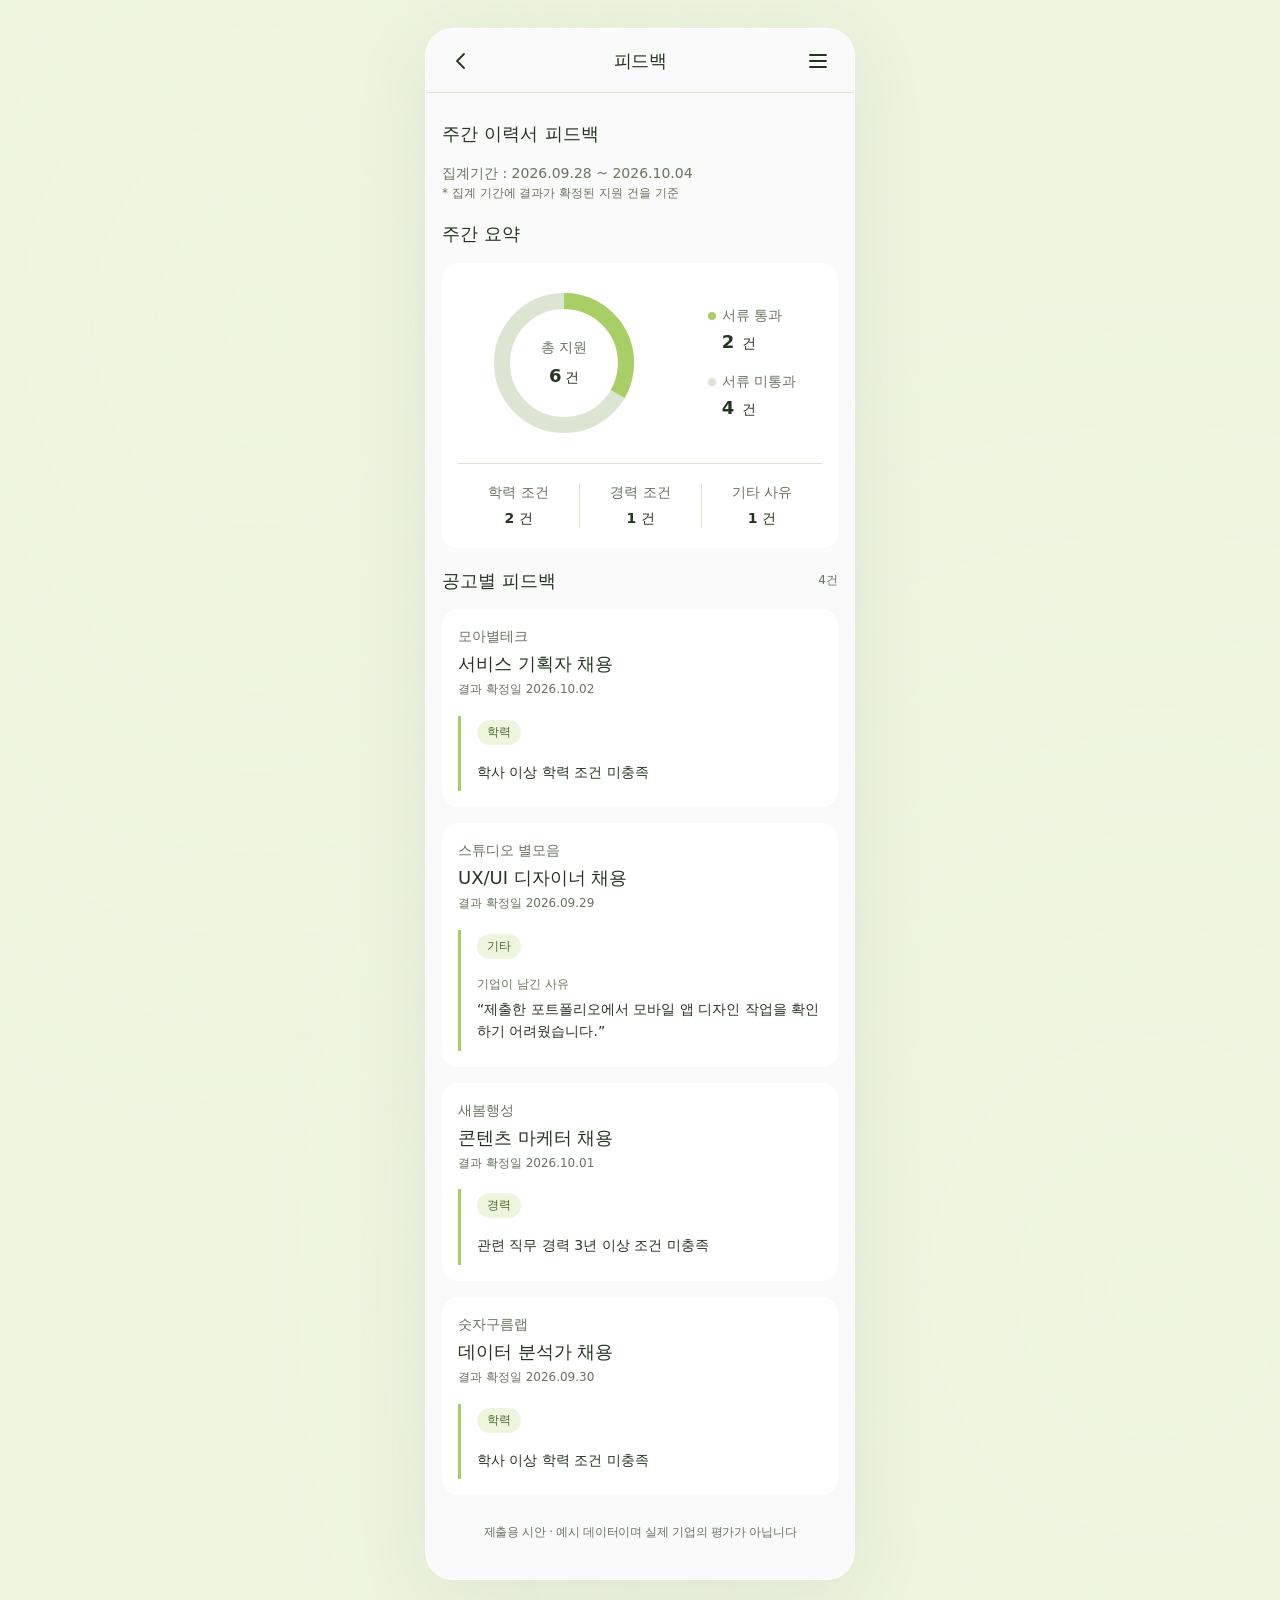
==== commit 5f5eb3a1: "Update prototype palette, matching states and sample company names" ====
--- a/prototype/html/feedback-report.html
+++ b/prototype/html/feedback-report.html
@@ -7,6 +7,7 @@
         <title>주간 이력서 피드백 · 잡아24</title>
         <link rel="stylesheet" href="../css/styles.css" />
         <link rel="stylesheet" href="../css/feedback.css" />
+        <link rel="stylesheet" href="../css/palette-growth.css" />
 
         <script src="../js/feedback-report.js" defer></script>
     </head>
--- a/prototype/css/styles.css
+++ b/prototype/css/styles.css
@@ -1,6 +1,8 @@
 /* 메인 스타일: 비슷한 색상을 공통 팔레트로 통합한 버전입니다.
    컬러 통합 전 버전은 프로젝트 루트의 ver1 폴더에 보관합니다. */
 :root {
+    /* 로고 색상: 이 값만 바꾸고 저장한 뒤 브라우저를 새로고침하세요. */
+    --color-logo: #ff3f73;
     /* 제목·본문·사진 바탕·토스트: 기존의 여러 진한 남색 통합 */
     --color-navy: #213451;
     /* 주요 버튼·조건 아이콘·선택 표시·안내 점 */
@@ -161,7 +163,8 @@
     display: block;
     width: 32px;
     height: 32px;
-    object-fit: contain;
+    color: var(--color-logo);
+    stroke: none;
     flex-shrink: 0;
 }
 .icon-button {
@@ -184,7 +187,7 @@
     font-size: var(--font-caption);
     font-weight: 650;
     color: var(--color-text-muted);
-    padding: 7px 8px;
+    padding: 7px 12px;
     background: var(--color-surface-muted);
     border-radius: 20px;
     flex-shrink: 0;
@@ -398,7 +401,7 @@
     color: var(--color-white);
 }
 .company-info h2 {
-    font-size: var(--font-title);
+    font-size: var(--font-body);
     margin: 0 0 3px;
     letter-spacing: -0.6px;
 }
@@ -1262,7 +1265,7 @@
 }
 .match-company {
     margin: 0 0 4px;
-    font-size: var(--font-caption);
+    font-size: var(--font-body);
     color: var(--color-text-muted);
 }
 .match-card h2 {
@@ -1270,11 +1273,6 @@
     font-size: var(--font-title);
     line-height: 1.4;
     letter-spacing: -0.6px;
-}
-.match-personal {
-    font-size: var(--font-caption);
-    color: var(--color-text-muted);
-    margin: 6px 0;
 }
 .match-steps {
     display: flex;
--- a/prototype/css/feedback.css
+++ b/prototype/css/feedback.css
@@ -15,7 +15,7 @@
     gap: 6px;
 }
 .coupon-top h2 {
-    font-size: var(--font-body);
+    font-size: 16px;
     margin: 0;
     font-weight: 700;
 }
@@ -48,8 +48,8 @@
 }
 .coupon-message {
     font-size: var(--font-body);
-    line-height: 1.7;
-    margin: 18px 0 16px;
+    line-height: 1.5;
+    margin: 8px 0 16px;
 }
 .coupon-message strong {
     color: var(--color-brand-strong);
--- a/prototype/css/palette-growth.css
+++ b/prototype/css/palette-growth.css
@@ -0,0 +1,165 @@
+/* 성장형 연두 팔레트 — 기존 styles.css와 화면별 CSS 다음에 연결합니다.
+   색상 변경은 이 파일에서 관리합니다. 이 파일의 link를 제거하면 기존 색상으로 돌아갑니다. */
+:root {
+    --color-brand: #a8cf65;
+    --color-brand-hover: #96be53;
+    --color-brand-soft: #edf5df;
+    --color-brand-strong: #4b6b2d;
+    --color-brand-border: var(--color-brand);
+    --color-logo: var(--color-brand);
+
+    --color-navy: #263522;
+    --color-on-brand: var(--color-navy);
+    --color-white: #ffffff;
+    --color-surface: #fafafa;
+    --color-surface-muted: var(--color-brand-soft);
+    --color-border: #dce5d1;
+    --color-text-muted: #687460;
+    --color-text-disabled: #687460;
+
+    --color-accent: #5b4b8a;
+    --color-accent-soft: #eeeaf6;
+    --color-focus: var(--color-accent);
+    --color-detail-surface: #f0f0f0;
+    --color-detail-hover: #e5e5e5;
+    --color-detail-text: #555555;
+}
+
+/* 상세보기는 중립 회색으로 구분해 연두색 핸들이 돋보이도록 합니다. */
+.details-toggle {
+    background: var(--color-detail-surface);
+    color: var(--color-detail-text);
+}
+
+.details-toggle:hover {
+    background: var(--color-detail-hover);
+}
+
+/* 밝은 연두 바탕 위에는 흰색 대신 짙은 글자·아이콘을 사용합니다. */
+.pull-button,
+.primary-button,
+.gesture-indicator.apply,
+.match-filters button[aria-pressed="true"],
+.step-dot {
+    color: var(--color-on-brand);
+}
+
+.pull-button:hover,
+.primary-button:hover:not(:disabled) {
+    background: var(--color-brand-hover);
+}
+
+/* 밝은 바탕 위의 작은 글자와 기능 아이콘은 진한 초록으로 표시합니다. */
+.conditions dt,
+.reason-check,
+.reason[aria-pressed="true"] svg,
+.other-field label span,
+.side-nav button.active,
+.complete-icon,
+.success-mark {
+    color: var(--color-brand-strong);
+}
+
+/* 보라는 작은 알림·정보 배지에만 사용합니다. */
+.nav-badge {
+    background: var(--color-accent);
+    color: var(--color-white);
+}
+
+.report-read:not(.is-unread) {
+    background: var(--color-surface);
+    color: var(--color-text-muted);
+}
+
+/* 미열람은 보라 배지, 쿠폰 사용은 메인 연두 버튼으로 강조합니다. */
+.report-read.is-unread {
+    display: inline-flex;
+    align-items: center;
+    padding: 6px 10px;
+    border: 1px solid var(--color-accent);
+    background: var(--color-accent-soft);
+    color: var(--color-accent);
+    font-size: 14px;
+    font-weight: 600;
+    line-height: 1.4;
+    white-space: nowrap;
+}
+
+.report-action.primary-button:not(:disabled) {
+    background: var(--color-brand);
+    color: var(--color-on-brand);
+}
+
+.report-action.primary-button:hover:not(:disabled) {
+    background: var(--color-brand-hover);
+}
+
+.report-action.is-unlocked,
+.report-action.primary-button:disabled {
+    background: var(--color-surface);
+    color: var(--color-text-muted);
+}
+
+/* 소식 아이콘과 진행 상태는 초록, 새 소식 배지는 보라로 구분합니다. */
+.matching-main {
+    --color-match-neutral: #eef0f3;
+    --color-match-neutral-text: #6b7280;
+    --color-match-success: #287a50;
+}
+
+.match-notice,
+.match-filters button[aria-pressed="false"] {
+    background: var(--color-match-neutral);
+}
+
+.match-notice {
+    border: 1px solid #ddd;
+}
+
+.match-notice .notice-bell {
+    color: var(--color-brand-strong);
+}
+
+.match-new {
+    background: var(--color-accent-soft);
+    color: var(--color-accent);
+}
+
+/* 종료 상태와 보조 버튼은 회색, 매칭 성사는 선명한 초록으로 강조합니다. */
+.match-neutral,
+.match-action.secondary-button {
+    background: var(--color-match-neutral);
+    color: var(--color-match-neutral-text);
+}
+
+.match-action.secondary-button:hover {
+    background: #e2e5e9;
+}
+
+.match-success {
+    background: var(--color-match-success);
+    color: var(--color-white);
+}
+
+/* 플러팅 완료 화면은 맑은 핑크 팔레트를 사용합니다. */
+.card-success {
+    --color-brand: var(--color-flirt-heart);
+    --color-brand-hover: #c92f68;
+    --color-brand-strong: #cc356b;
+    --color-brand-soft: #fff0f5;
+    --color-on-brand: #ffffff;
+    --color-navy: #422d36;
+    --color-text-muted: #82717a;
+    --color-flirt-heart: #dc3d77;
+    color: var(--color-navy);
+}
+
+.card-success .success-mark {
+    color: var(--color-flirt-heart);
+}
+
+.card-success .success-mark svg {
+    width: 40px;
+    height: 40px;
+    fill: currentColor;
+}
